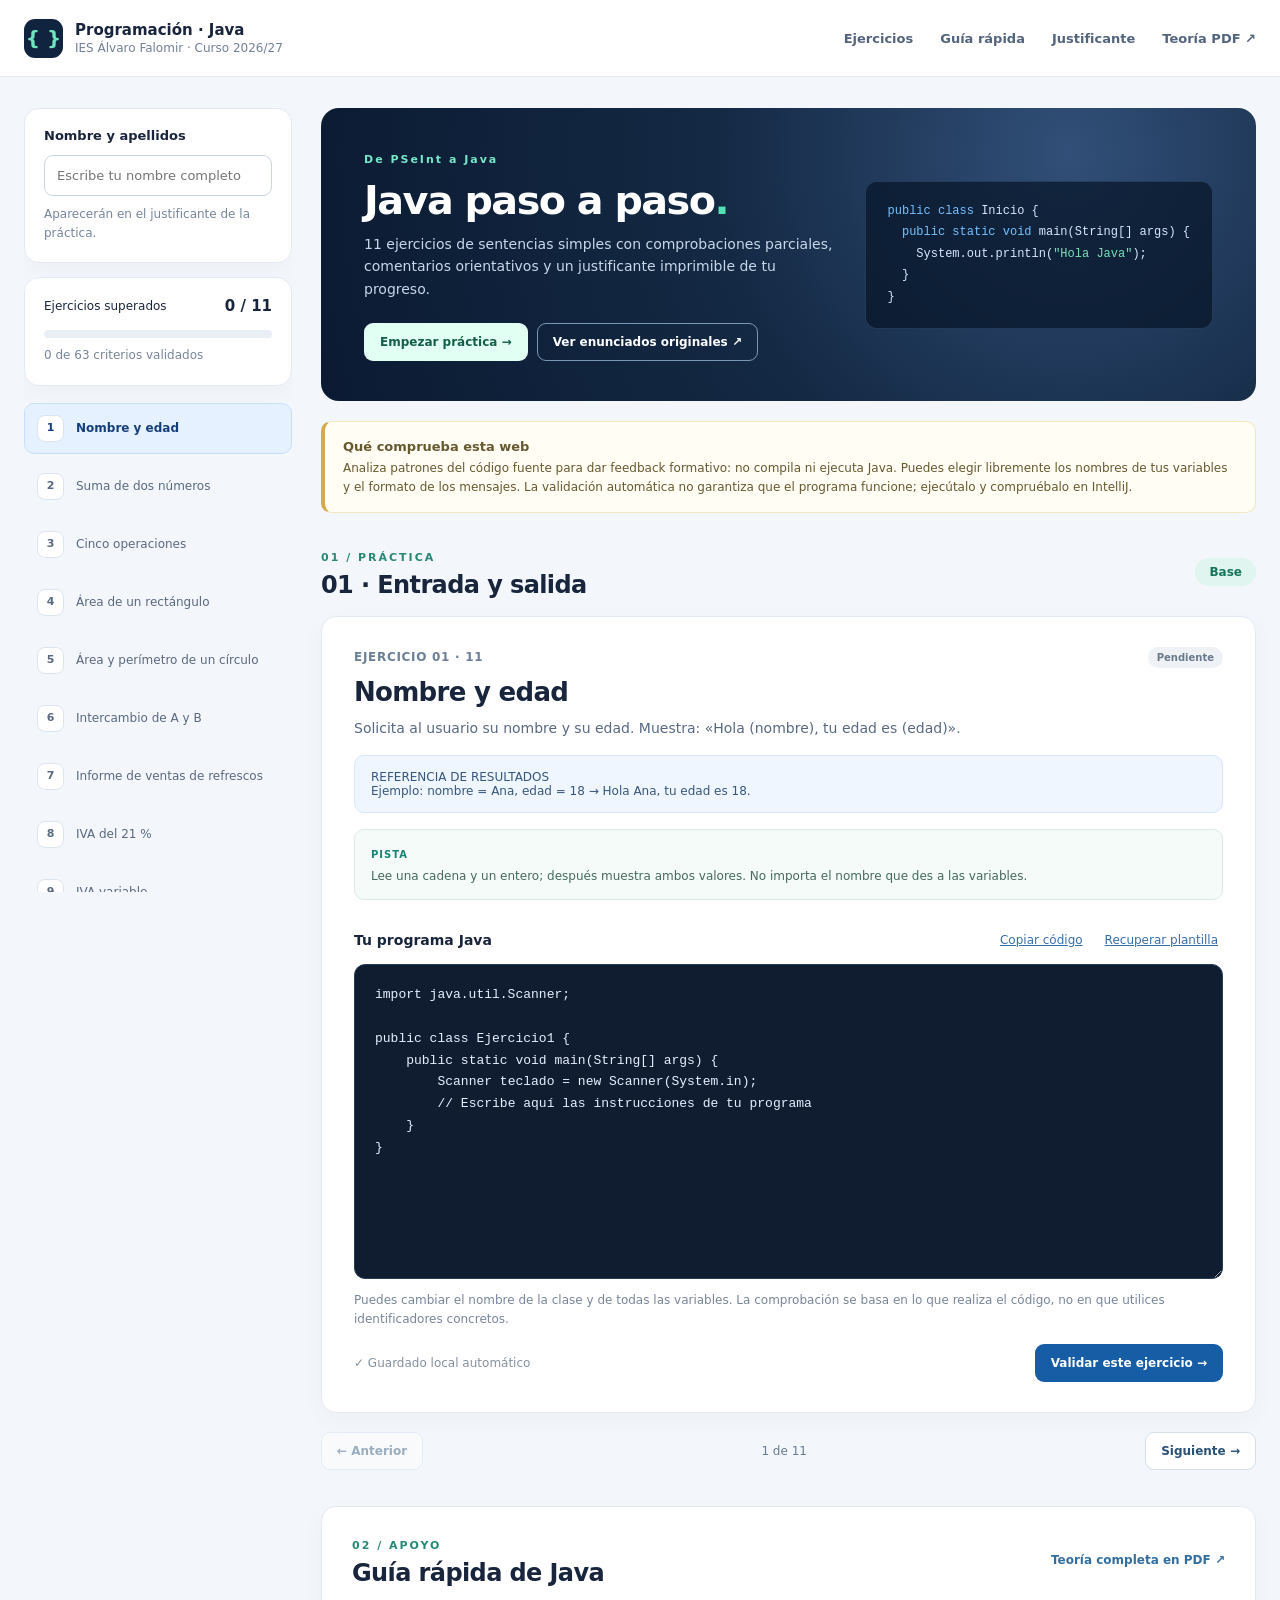
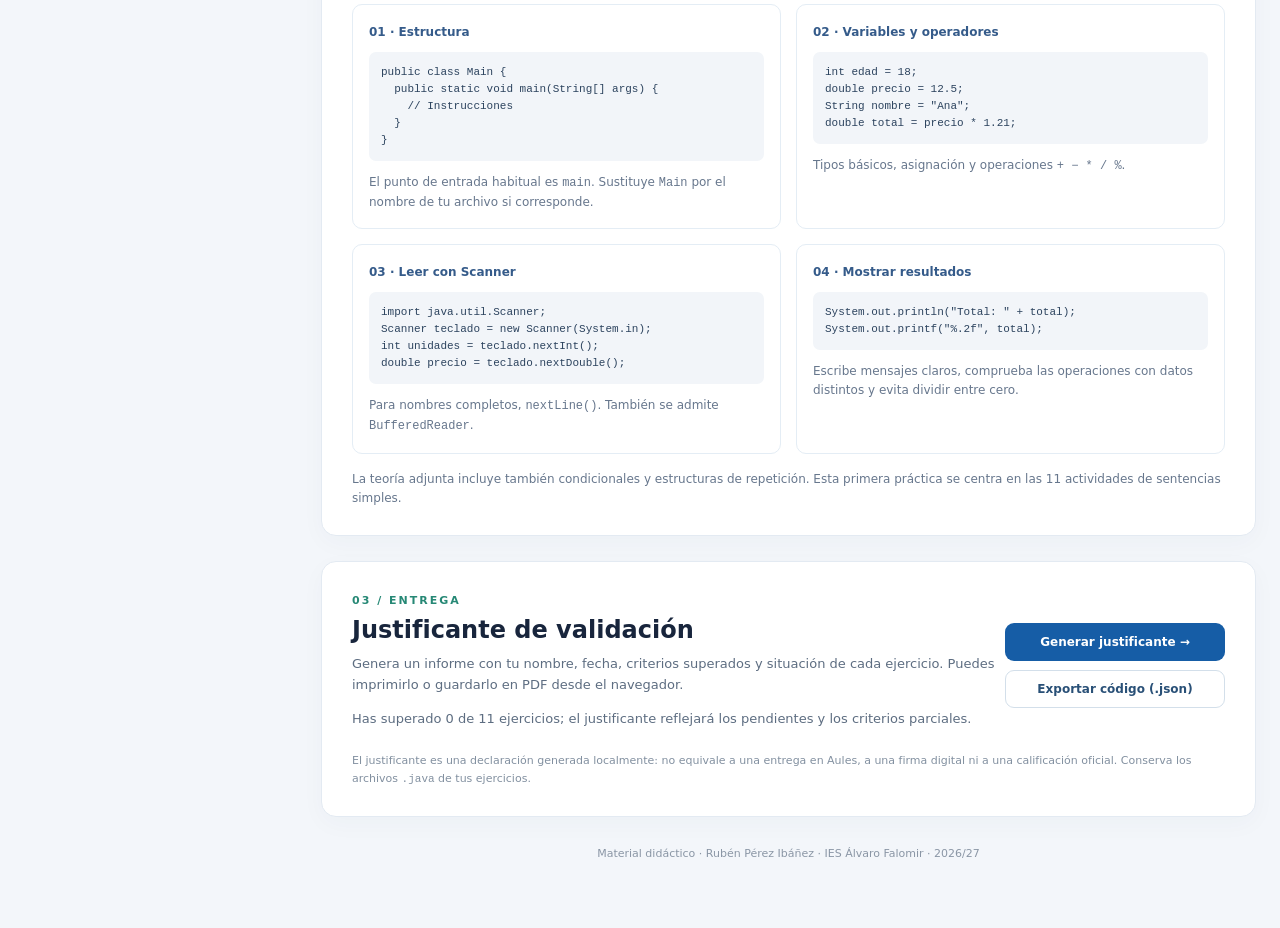
==== index.html @ 7116366d "Add files via upload" ====
<!doctype html>
<html lang="es">
<head>
  <meta charset="utf-8">
  <meta name="viewport" content="width=device-width, initial-scale=1">
  <meta name="theme-color" content="#111d34">
  <meta name="description" content="Práctica de Java: sentencias simples, autovalidación formativa y justificante imprimible.">
  <title>Java paso a paso · Programación · Rubén Pérez Ibáñez</title>
  <link rel="stylesheet" href="styles.css">
  <script defer src="validator.js"></script>
  <script defer src="app.js"></script>
</head>
<body>
  <header class="topbar">
    <a href="#inicio" class="brand"><span class="brand-mark">{ }</span><span><strong>Programación · Java</strong><small>IES Álvaro Falomir · Curso 2026/27</small></span></a>
    <nav class="toplinks" aria-label="Navegación principal"><a href="#ejercicios">Ejercicios</a><a href="#guia">Guía rápida</a><a href="#entrega">Justificante</a><a href="material/Teoria_Java_elementos_basicos.pdf" target="_blank" rel="noopener">Teoría PDF ↗</a></nav>
  </header>

  <main id="inicio" class="shell">
    <aside class="sidebar">
      <section class="panel student-panel"><label for="studentName">Nombre y apellidos</label><input type="text" id="studentName" maxlength="120" placeholder="Escribe tu nombre completo" autocomplete="name"><p class="muted">Aparecerán en el justificante de la práctica.</p></section>
      <section class="panel progress-panel"><div class="inline"><span>Ejercicios superados</span><strong id="progressTotal">0 / 11</strong></div><div class="track"><div id="progressBar"></div></div><p class="muted" id="progressDetail">0 criterios validados</p></section>
      <nav id="exerciseNav" class="exercise-nav" aria-label="Seleccionar ejercicio"></nav>
      <section class="panel side-info"><strong>Modalidad de trabajo</strong><p>Resuelve cada ejercicio en <b>IntelliJ IDEA</b> y pega tu código aquí para recibir orientaciones. Los resultados se conservan en este navegador.</p><button id="resetBtn" class="btn subtle danger" type="button">Borrar mi progreso</button></section>
    </aside>

    <div class="workspace">
      <section class="hero"><div><span class="eyebrow">De PSeInt a Java</span><h1>Java paso a paso<span class="dot">.</span></h1><p>11 ejercicios de sentencias simples con comprobaciones parciales, comentarios orientativos y un justificante imprimible de tu progreso.</p><div class="hero-actions"><a class="btn light" href="#ejercicios">Empezar práctica →</a><a class="btn outline-light" href="material/Ejercicios_Java_sentencias_simples.pdf" target="_blank" rel="noopener">Ver enunciados originales ↗</a></div></div><pre aria-hidden="true"><span>public class</span> Inicio {
  <span>public static void</span> main(String[] args) {
    System.out.println(<em>"Hola Java"</em>);
  }
}</pre></section>
      <section class="notice" role="note"><strong>Qué comprueba esta web</strong><p>Analiza patrones del código fuente para dar feedback formativo: no compila ni ejecuta Java. Puedes elegir libremente los nombres de tus variables y el formato de los mensajes. La validación automática no garantiza que el programa funcione; ejecútalo y compruébalo en IntelliJ.</p></section>
      <section id="ejercicios" class="exercise-area"><div class="section-head"><div><span class="eyebrow dark">01 / PRÁCTICA</span><h2 id="exerciseHeading">Sentencias simples</h2></div><span id="levelBadge" class="badge">Base</span></div>
        <div class="exercise-card"><div class="number-row"><span id="exerciseNumber">Ejercicio 01 · 11</span><span id="exerciseState" class="pill">Pendiente</span></div><h3 id="exerciseTitle"></h3><p id="exerciseDesc" class="desc"></p><div id="exerciseData" class="data-box" hidden></div><div class="hint"><span>PISTA</span><p id="exerciseHint"></p></div>
          <div class="editor-head"><label for="codeEditor">Tu programa Java</label><div class="editor-actions"><button id="copyBtn" class="text-btn" type="button">Copiar código</button><button id="templateBtn" class="text-btn" type="button">Recuperar plantilla</button></div></div>
          <textarea id="codeEditor" spellcheck="false" autocapitalize="off" autocomplete="off" autocorrect="off" aria-describedby="editorHelp"></textarea><p id="editorHelp" class="muted editor-help">Puedes cambiar el nombre de la clase y de todas las variables. La comprobación se basa en lo que realiza el código, no en que utilices identificadores concretos.</p>
          <div class="editor-bottom"><span id="saveState" role="status">Guardado local automático</span><button id="validateBtn" class="btn primary" type="button">Validar este ejercicio →</button></div>
          <div id="feedback" class="feedback" aria-live="polite" hidden></div>
        </div>
        <div class="exercise-pagination"><button id="prevBtn" class="btn outline" type="button">← Anterior</button><span id="pagerText">1 de 11</span><button id="nextBtn" class="btn outline" type="button">Siguiente →</button></div>
      </section>

      <section id="guia" class="section-panel guide"><div class="section-head"><div><span class="eyebrow dark">02 / APOYO</span><h2>Guía rápida de Java</h2></div><a href="material/Teoria_Java_elementos_basicos.pdf" target="_blank" rel="noopener" class="small-link">Teoría completa en PDF ↗</a></div><div class="guide-grid"><article><b>01 · Estructura</b><pre>public class Main {
  public static void main(String[] args) {
    // Instrucciones
  }
}</pre><p>El punto de entrada habitual es <code>main</code>. Sustituye <code>Main</code> por el nombre de tu archivo si corresponde.</p></article><article><b>02 · Variables y operadores</b><pre>int edad = 18;
double precio = 12.5;
String nombre = "Ana";
double total = precio * 1.21;</pre><p>Tipos básicos, asignación y operaciones <code>+ − * / %</code>.</p></article><article><b>03 · Leer con Scanner</b><pre>import java.util.Scanner;
Scanner teclado = new Scanner(System.in);
int unidades = teclado.nextInt();
double precio = teclado.nextDouble();</pre><p>Para nombres completos, <code>nextLine()</code>. También se admite <code>BufferedReader</code>.</p></article><article><b>04 · Mostrar resultados</b><pre>System.out.println("Total: " + total);
System.out.printf("%.2f", total);</pre><p>Escribe mensajes claros, comprueba las operaciones con datos distintos y evita dividir entre cero.</p></article></div><p class="guide-foot">La teoría adjunta incluye también condicionales y estructuras de repetición. Esta primera práctica se centra en las 11 actividades de sentencias simples.</p></section>
      <section id="entrega" class="finish section-panel"><div><span class="eyebrow dark">03 / ENTREGA</span><h2>Justificante de validación</h2><p>Genera un informe con tu nombre, fecha, criterios superados y situación de cada ejercicio. Puedes imprimirlo o guardarlo en PDF desde el navegador.</p><p id="finishStatus" class="muted"></p></div><div class="finish-actions"><button class="btn primary" type="button" id="receiptBtn">Generar justificante →</button><button class="btn outline" type="button" id="exportBtn">Exportar código (.json)</button></div><p class="legal">El justificante es una declaración generada localmente: no equivale a una entrega en Aules, a una firma digital ni a una calificación oficial. Conserva los archivos <code>.java</code> de tus ejercicios.</p></section>
      <footer class="footer">Material didáctico · Rubén Pérez Ibáñez · IES Álvaro Falomir · 2026/27</footer>
    </div>
  </main>

  <div id="receiptModal" class="modal" hidden><div class="backdrop" data-close></div><section class="modal-dialog" role="dialog" aria-modal="true" aria-labelledby="receiptTitle"><div class="modal-toolbar"><strong>Vista previa del justificante</strong><div><button id="printBtn" class="btn primary" type="button">Imprimir / Guardar PDF</button><button id="downloadBtn" class="btn outline" type="button">Descargar HTML</button><button class="btn subtle" type="button" data-close aria-label="Cerrar">Cerrar ×</button></div></div><article id="receiptDocument" class="receipt-document"></article></section></div>
</body>
</html>
---- styles.css ----
:root{font-family:Inter,ui-sans-serif,system-ui,-apple-system,BlinkMacSystemFont,"Segoe UI",sans-serif;color:#18253c;background:#f3f6fa;font-synthesis:none;scroll-behavior:smooth}*{box-sizing:border-box}body{margin:0}button,input,textarea{font:inherit}button{cursor:pointer}a{color:inherit;text-decoration:none}a:focus-visible,button:focus-visible,textarea:focus-visible,input:focus-visible{outline:3px solid #68a6ff;outline-offset:2px}h1,h2,h3,p{margin-top:0}p{line-height:1.6}.topbar{height:77px;background:#fff;border-bottom:1px solid #e4e9f0;display:flex;justify-content:space-between;align-items:center;padding:0 max(24px,calc((100vw - 1430px)/2));gap:24px;position:sticky;top:0;z-index:5}.brand{display:flex;align-items:center;gap:12px;white-space:nowrap}.brand-mark{width:39px;height:39px;border-radius:11px;background:#11243f;color:#70e4bd;display:grid;place-items:center;font-weight:800;font-size:20px}.brand strong,.brand small{display:block}.brand strong{font-size:15px}.brand small{color:#728096;margin-top:2px;font-size:12px}.toplinks{display:flex;align-items:center;gap:27px;color:#53647e;font-size:13px;font-weight:650}.toplinks a:hover,.small-link:hover{text-decoration:underline}.shell{max-width:1430px;margin:0 auto;padding:31px 24px 72px;display:grid;grid-template-columns:268px minmax(0,1fr);align-items:start;gap:29px}.sidebar{position:sticky;top:108px;max-height:calc(100vh - 116px);overflow:auto;scrollbar-width:thin}.panel,.exercise-card,.section-panel{border:1px solid #e3eaf2;background:#fff;border-radius:15px;box-shadow:0 7px 25px #20385708}.panel{padding:19px;margin-bottom:14px}.panel label{font-size:13px;font-weight:800;display:block;margin-bottom:12px}.panel input{border:1px solid #cad5e2;border-radius:9px;width:100%;padding:12px;font-size:13px}.muted{color:#77869a;font-size:12px;line-height:1.6}.student-panel .muted{margin:9px 0 0}.inline,.number-row,.editor-head,.editor-bottom,.exercise-pagination,.section-head{display:flex;justify-content:space-between;align-items:center;gap:13px}.inline{font-size:12px}.inline strong{font-size:15px}.track{height:8px;border-radius:10px;background:#e9eff5;overflow:hidden;margin:15px 0 8px}.track>div{height:100%;width:0;background:linear-gradient(90deg,#10af92,#45d2a0);transition:width .25s}.progress-panel p{margin:0}.exercise-nav{display:grid;gap:7px;margin:17px 0}.nav-item{width:100%;border:1px solid transparent;background:transparent;text-align:left;display:flex;align-items:center;gap:12px;border-radius:10px;padding:11px 12px;color:#5a6980;font-size:12px;line-height:1.35}.nav-item:hover{background:#eaf0f8}.nav-item.active{background:#e5f1ff;border-color:#c4dfff;color:#153e7a;font-weight:750}.nav-id{width:27px;height:27px;background:#fff;border:1px solid #dce4ef;border-radius:8px;display:grid;place-items:center;flex:none;font-size:11px;font-weight:700}.nav-item.done .nav-id{background:#d9f8ec;border-color:#b1ebd6;color:#087b57}.nav-item.partial .nav-id{background:#fff5d9;border-color:#f8e6ae;color:#95690b}.side-info strong{font-size:13px}.side-info p{font-size:12px;color:#627186;margin:9px 0 12px}.side-info button{width:100%;justify-content:center}.workspace{min-width:0}.hero{border-radius:18px;background:radial-gradient(circle at 80% 15%,#314f78 0,#142944 45%,#0b1a32 100%);color:white;display:flex;gap:25px;align-items:center;justify-content:space-between;padding:40px 43px;min-height:265px;overflow:hidden}.eyebrow{font-size:11px;letter-spacing:2px;font-weight:800;color:#76e8c7}.eyebrow.dark{color:#268875}.hero h1{font-size:clamp(31px,3.1vw,45px);margin:10px 0;font-weight:850;letter-spacing:-1.5px}.dot{color:#50e1b5}.hero p{color:#c8d8ea;max-width:590px;margin-bottom:23px;font-size:14px}.hero pre{color:#d6e8ff;background:#071427b3;padding:19px 22px;border:1px solid #52729b55;border-radius:12px;font:12px/1.8 ui-monospace,SFMono-Regular,Menlo,monospace;white-space:pre;flex:none}.hero pre span{color:#77c1ff}.hero pre em{color:#77e1bc;font-style:normal}.hero-actions{display:flex;gap:9px;flex-wrap:wrap}.btn{border:1px solid transparent;border-radius:9px;padding:10px 15px;font-size:12px;font-weight:750;display:inline-flex;align-items:center;justify-content:center;gap:5px;min-height:38px;transition:transform .12s,filter .12s}.btn:hover{filter:brightness(.96);transform:translateY(-1px)}.btn:disabled{opacity:.44;cursor:not-allowed;transform:none}.btn.primary{background:#165da6;color:white}.btn.light{background:#e2fff3;color:#115e49}.btn.outline-light{background:transparent;border-color:#7b97b6;color:#fff}.btn.outline{background:#fff;border-color:#d3dfea;color:#295077}.btn.subtle{background:#f3f6fa;color:#42566c}.btn.danger{color:#b64248}.notice{background:#fffdf4;border:1px solid #f3e7c1;border-left:4px solid #d7a84c;border-radius:10px;margin:20px 0 33px;padding:14px 18px;color:#67582e}.notice strong{font-size:13px}.notice p{margin:4px 0 0;font-size:12px}.section-head{margin:0 0 17px}.section-head h2{font-size:24px;letter-spacing:-.6px;margin:6px 0 0}.badge{background:#e0f5ef;color:#16745b;border-radius:30px;padding:7px 14px;font-size:12px;font-weight:750}.exercise-card{padding:30px 32px}.number-row{margin-bottom:9px;font-size:12px;letter-spacing:.7px;color:#6b7f96;font-weight:800;text-transform:uppercase}.pill{border-radius:30px;background:#eef2f6;color:#69798b;padding:5px 9px;font-size:10px;text-transform:none;letter-spacing:0}.pill.ok{color:#137756;background:#ddf8ed}.pill.partial{color:#92660b;background:#fff3d5}.exercise-card h3{font-size:26px;margin:8px 0 10px;letter-spacing:-.7px}.exercise-card .desc{font-size:14px;white-space:pre-line;color:#576982}.data-box{background:#f0f6ff;border:1px solid #d7e7fc;border-radius:10px;padding:14px 16px;white-space:pre-line;font-size:12px;color:#36577d;margin:16px 0}.hint{border:1px solid #dbebe8;background:#f5fbf9;border-radius:10px;padding:13px 16px;margin:15px 0 28px}.hint span{font-size:10px;letter-spacing:1px;color:#158471;font-weight:850}.hint p{margin:5px 0 0;color:#45695e;font-size:12px}.editor-head{margin-bottom:12px}.editor-head label{font-size:14px;font-weight:800}.editor-actions{display:flex;gap:12px}.text-btn{border:0;background:none;color:#376eaa;font-size:12px;padding:5px;text-decoration:underline}.text-btn:hover{color:#0b477d}textarea{background:#101d31;color:#e6f0ff;width:100%;height:315px;padding:19px 20px;border:1px solid #263e59;border-radius:11px;resize:vertical;tab-size:4;font:13px/1.68 ui-monospace,SFMono-Regular,Consolas,monospace}.editor-help{margin:8px 0 14px}.editor-bottom{flex-wrap:wrap}.editor-bottom span{font-size:12px;color:#8491a0}.feedback{margin-top:22px;border:1px solid #d8e2eb;background:#f6f8fb;border-radius:12px;padding:20px}.feedback.success{border-color:#b9e8d0;background:#f1fcf6}.feedback.partial{border-color:#f2dfb2;background:#fffaf0}.feedback h4{margin:0 0 7px;font-size:14px}.feedback .feedback-summary{margin:0 0 12px;font-size:12px;color:#556984}.check-list{display:grid;gap:7px}.check-row{display:flex;gap:9px;font-size:12px;line-height:1.5;align-items:baseline}.check-row .check-sign{font-weight:900;color:#b47b12;min-width:16px}.check-row.passed .check-sign{color:#0f9266}.check-row.pending{color:#7b6d55}.exercise-pagination{margin:19px 0 36px}.exercise-pagination span{color:#687c95;font-size:12px}.section-panel{padding:27px 30px;margin-top:25px}.guide-grid{display:grid;grid-template-columns:1fr 1fr;gap:15px}.guide-grid article{border:1px solid #e4edf5;border-radius:10px;padding:16px;min-width:0}.guide-grid b{color:#355b8a;font-size:12px}.guide-grid pre{font:11px/1.55 ui-monospace,Consolas,monospace;white-space:pre-wrap;background:#f2f5f9;color:#2c435e;padding:12px;border-radius:7px;overflow-x:auto;margin:12px 0}.guide-grid p,.guide-foot{font-size:12px;color:#67778d;margin:0}.guide-foot{margin-top:16px}.small-link{color:#336ea1;font-size:12px;font-weight:650}.finish{display:flex;align-items:center;flex-wrap:wrap;gap:10px;justify-content:space-between}.finish>div:first-child{flex:1 1 360px}.finish h2{margin:8px 0 10px}.finish p{font-size:13px;color:#5d6d81}.finish-actions{display:grid;gap:9px}.finish-actions .btn{width:220px}.finish .legal{width:100%;margin:0;font-size:11px;color:#8290a0}.footer{text-align:center;color:#8a96a5;font-size:11px;margin-top:30px}.modal[hidden]{display:none}.modal{position:fixed;inset:0;z-index:10;display:grid;place-items:center;padding:18px}.backdrop{position:absolute;inset:0;background:#0a1934b8}.modal-dialog{position:relative;z-index:1;width:min(940px,100%);max-height:95vh;overflow:auto;background:#edf2f8;border-radius:16px;padding:18px}.modal-toolbar{position:sticky;top:-18px;z-index:2;background:#edf2f8;padding:9px 2px 15px;display:flex;align-items:center;justify-content:space-between;gap:14px;flex-wrap:wrap}.modal-toolbar strong{font-size:13px}.modal-toolbar>div{display:flex;gap:7px;flex-wrap:wrap}.receipt-document{background:white;max-width:790px;margin:0 auto;padding:42px 45px;min-height:740px;box-shadow:0 6px 25px #25365017;color:#1b293d}.receipt-head{display:flex;gap:15px;align-items:center;border-bottom:2px solid #243d5b;padding-bottom:18px}.receipt-mark{width:46px;height:46px;display:grid;place-items:center;border-radius:12px;background:#e5f8ef;color:#147954;font-size:26px;font-weight:900}.receipt-head span{font-size:12px;color:#728096}.receipt-head h2{margin:4px 0 0;font-size:24px}.receipt-grid{display:grid;grid-template-columns:1fr 1fr;gap:12px;margin-top:19px}.receipt-grid div{border:1px solid #e8edf3;background:#f7f9fc;padding:11px 13px;border-radius:7px;min-width:0}.receipt-grid .wide{grid-column:1/-1}.receipt-grid span{display:block;color:#748299;font-size:10px;margin-bottom:4px}.receipt-grid strong{display:block;overflow-wrap:anywhere;font-size:12px}.receipt-document h3{font-size:15px;margin:23px 0 8px}.receipt-table{width:100%;border-collapse:collapse;font-size:11px}.receipt-table th{background:#f0f5fa;color:#607189;text-align:left}.receipt-table th,.receipt-table td{padding:9px 7px;border-bottom:1px solid #e1e8ef;vertical-align:top}.receipt-table .done{color:#117452;font-weight:800}.receipt-table .partial{color:#98711e;font-weight:800}.receipt-table .pending{color:#8c96a3}.receipt-note{font-size:10px;color:#7b899b;margin-top:20px}.receipt-code{font-family:ui-monospace,Consolas,monospace;letter-spacing:1px;font-size:12px}@media(max-width:1120px){.hero pre{display:none}.toplinks{gap:14px}}@media(max-width:800px){.topbar{position:static;height:auto;padding:13px 18px;align-items:flex-start;flex-wrap:wrap}.toplinks{flex-wrap:wrap;gap:12px}.shell{display:block;padding:17px 15px}.sidebar{position:static;max-height:none;display:grid;grid-template-columns:1fr 1fr;gap:8px;margin-bottom:15px}.sidebar .panel{margin:0}.exercise-nav{grid-column:1/-1;grid-template-columns:repeat(4,minmax(0,1fr));margin:0}.nav-item{font-size:0;justify-content:center;padding:6px}.nav-item .nav-id{font-size:12px}.side-info{grid-column:1/-1}.hero{min-height:auto;padding:26px}.exercise-card{padding:21px 16px}.section-panel{padding:22px 17px}.guide-grid{grid-template-columns:1fr}.receipt-document{padding:25px 18px}.receipt-grid{grid-template-columns:1fr}.receipt-grid .wide{grid-column:auto}}@media(max-width:420px){.sidebar{grid-template-columns:1fr}.hero h1{font-size:32px}.editor-head{align-items:flex-start}.editor-actions{gap:3px}.modal{padding:0}.modal-dialog{height:100vh;max-height:100vh;border-radius:0}.receipt-table{font-size:9px}}
@media print{@page{size:A4;margin:13mm}body{background:#fff!important}.topbar,.shell,.modal-toolbar,.backdrop{display:none!important}.modal{display:block!important;position:static!important;padding:0!important}.modal[hidden]{display:none!important}.modal-dialog{display:block!important;position:static!important;max-height:none!important;overflow:visible!important;width:100%!important;padding:0!important;background:#fff!important}.receipt-document{max-width:none!important;min-height:0!important;padding:0!important;box-shadow:none!important}.receipt-head{break-after:avoid}.receipt-grid div,.receipt-table tr{break-inside:avoid}.receipt-table th,.receipt-table td{padding:7px 6px}.receipt-note{margin-top:18px}}
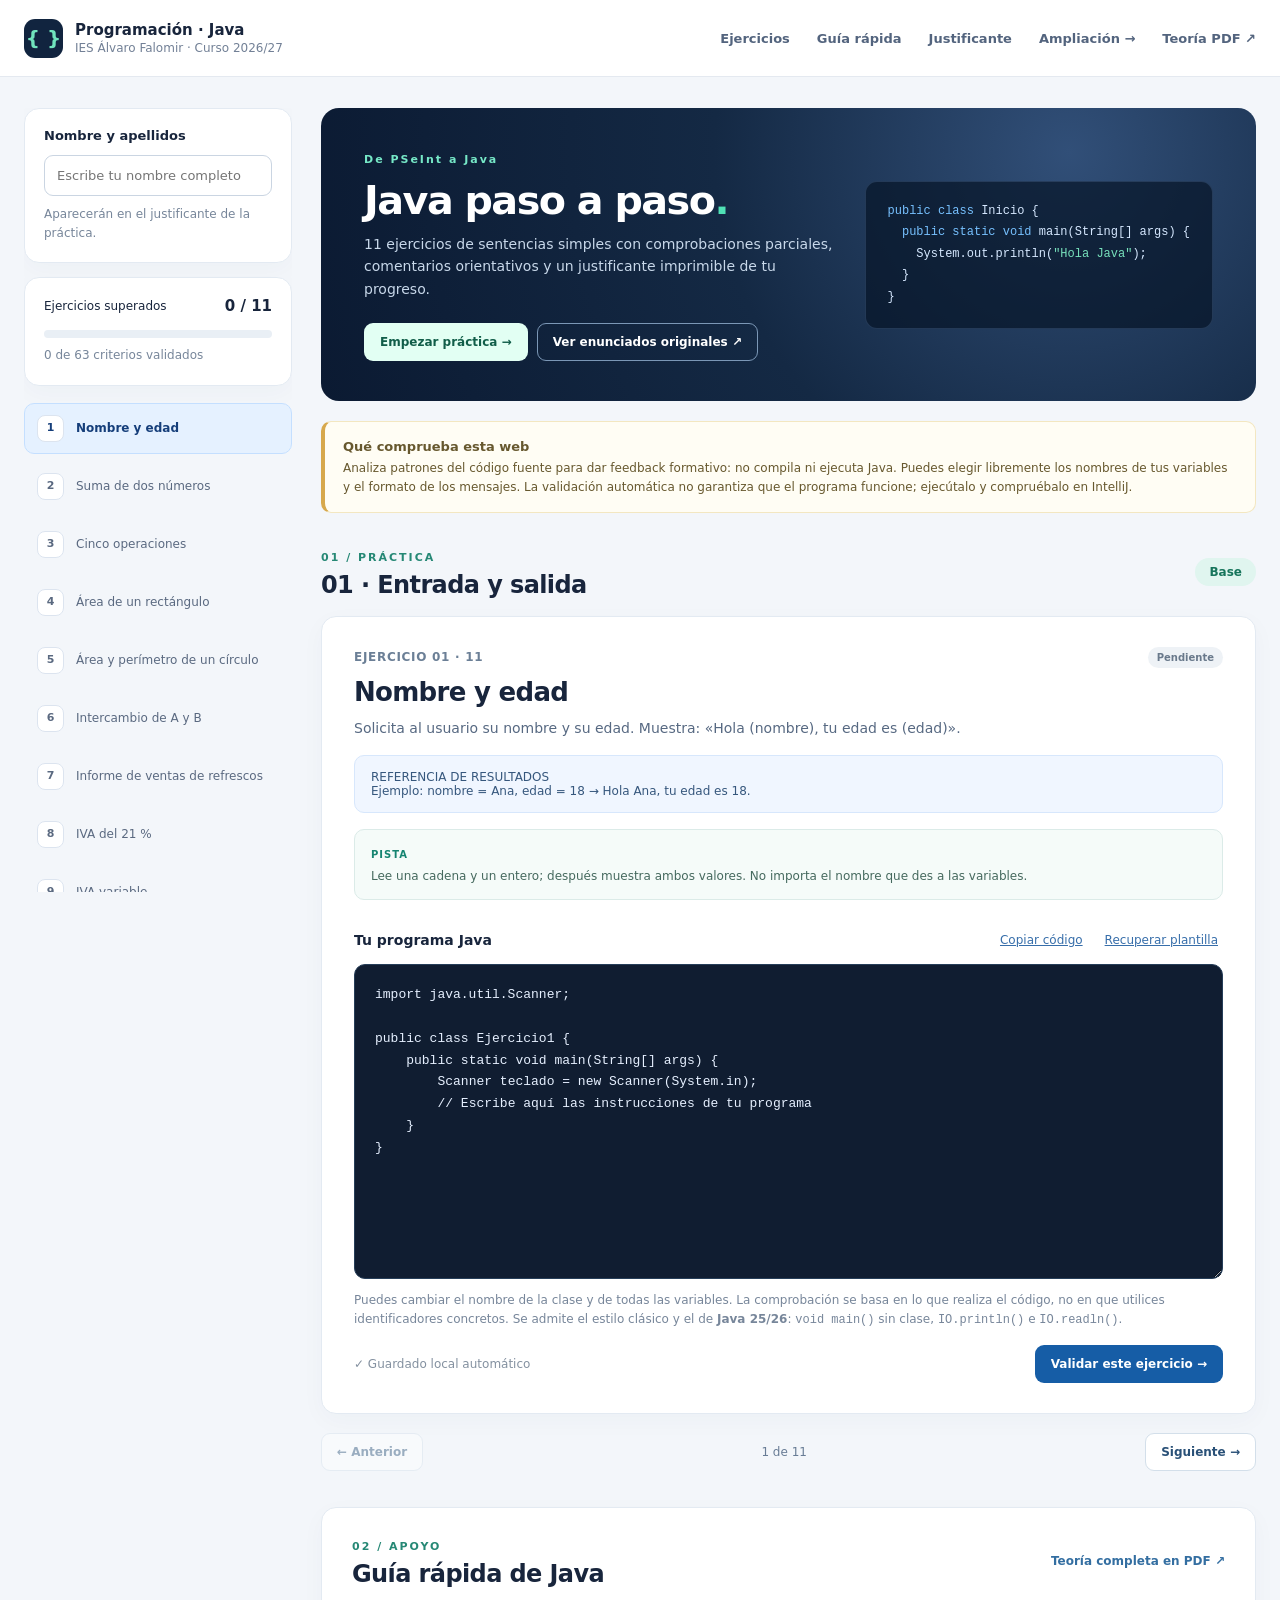
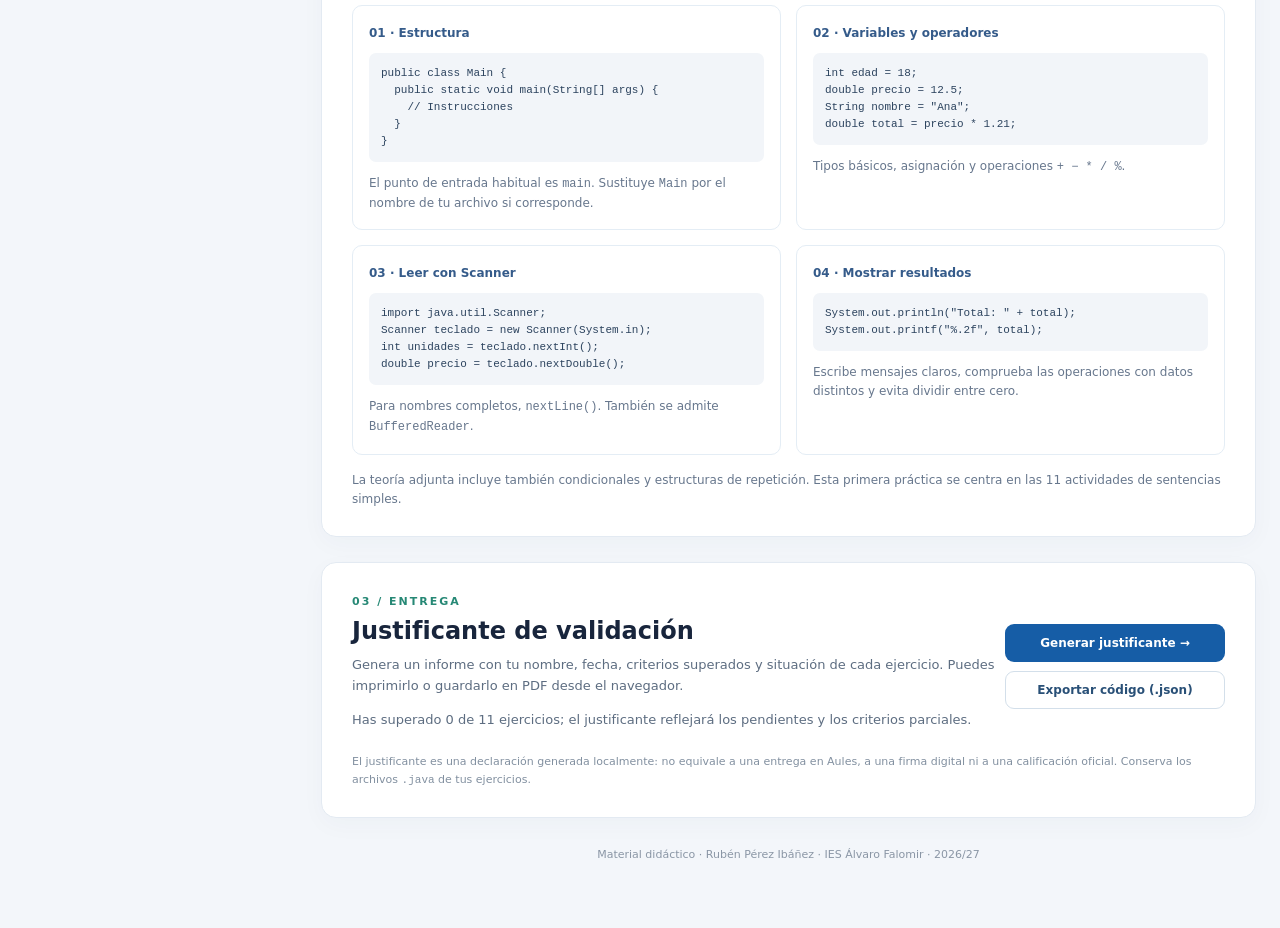
==== commit a1e1271c: "actualización amplaicion" ====
--- a/index.html
+++ b/index.html
@@ -13,7 +13,7 @@
 <body>
   <header class="topbar">
     <a href="#inicio" class="brand"><span class="brand-mark">{ }</span><span><strong>Programación · Java</strong><small>IES Álvaro Falomir · Curso 2026/27</small></span></a>
-    <nav class="toplinks" aria-label="Navegación principal"><a href="#ejercicios">Ejercicios</a><a href="#guia">Guía rápida</a><a href="#entrega">Justificante</a><a href="material/Teoria_Java_elementos_basicos.pdf" target="_blank" rel="noopener">Teoría PDF ↗</a></nav>
+    <nav class="toplinks" aria-label="Navegación principal"><a href="#ejercicios">Ejercicios</a><a href="#guia">Guía rápida</a><a href="#entrega">Justificante</a><a href="ampliacion.html">Ampliación →</a><a href="material/Teoria_Java_elementos_basicos.pdf" target="_blank" rel="noopener">Teoría PDF ↗</a></nav>
   </header>
 
   <main id="inicio" class="shell">
@@ -34,7 +34,7 @@
       <section id="ejercicios" class="exercise-area"><div class="section-head"><div><span class="eyebrow dark">01 / PRÁCTICA</span><h2 id="exerciseHeading">Sentencias simples</h2></div><span id="levelBadge" class="badge">Base</span></div>
         <div class="exercise-card"><div class="number-row"><span id="exerciseNumber">Ejercicio 01 · 11</span><span id="exerciseState" class="pill">Pendiente</span></div><h3 id="exerciseTitle"></h3><p id="exerciseDesc" class="desc"></p><div id="exerciseData" class="data-box" hidden></div><div class="hint"><span>PISTA</span><p id="exerciseHint"></p></div>
           <div class="editor-head"><label for="codeEditor">Tu programa Java</label><div class="editor-actions"><button id="copyBtn" class="text-btn" type="button">Copiar código</button><button id="templateBtn" class="text-btn" type="button">Recuperar plantilla</button></div></div>
-          <textarea id="codeEditor" spellcheck="false" autocapitalize="off" autocomplete="off" autocorrect="off" aria-describedby="editorHelp"></textarea><p id="editorHelp" class="muted editor-help">Puedes cambiar el nombre de la clase y de todas las variables. La comprobación se basa en lo que realiza el código, no en que utilices identificadores concretos.</p>
+          <textarea id="codeEditor" spellcheck="false" autocapitalize="off" autocomplete="off" autocorrect="off" aria-describedby="editorHelp"></textarea><p id="editorHelp" class="muted editor-help">Puedes cambiar el nombre de la clase y de todas las variables. La comprobación se basa en lo que realiza el código, no en que utilices identificadores concretos. Se admite el estilo clásico y el de <b>Java 25/26</b>: <code>void main()</code> sin clase, <code>IO.println()</code> e <code>IO.readln()</code>.</p>
           <div class="editor-bottom"><span id="saveState" role="status">Guardado local automático</span><button id="validateBtn" class="btn primary" type="button">Validar este ejercicio →</button></div>
           <div id="feedback" class="feedback" aria-live="polite" hidden></div>
         </div>
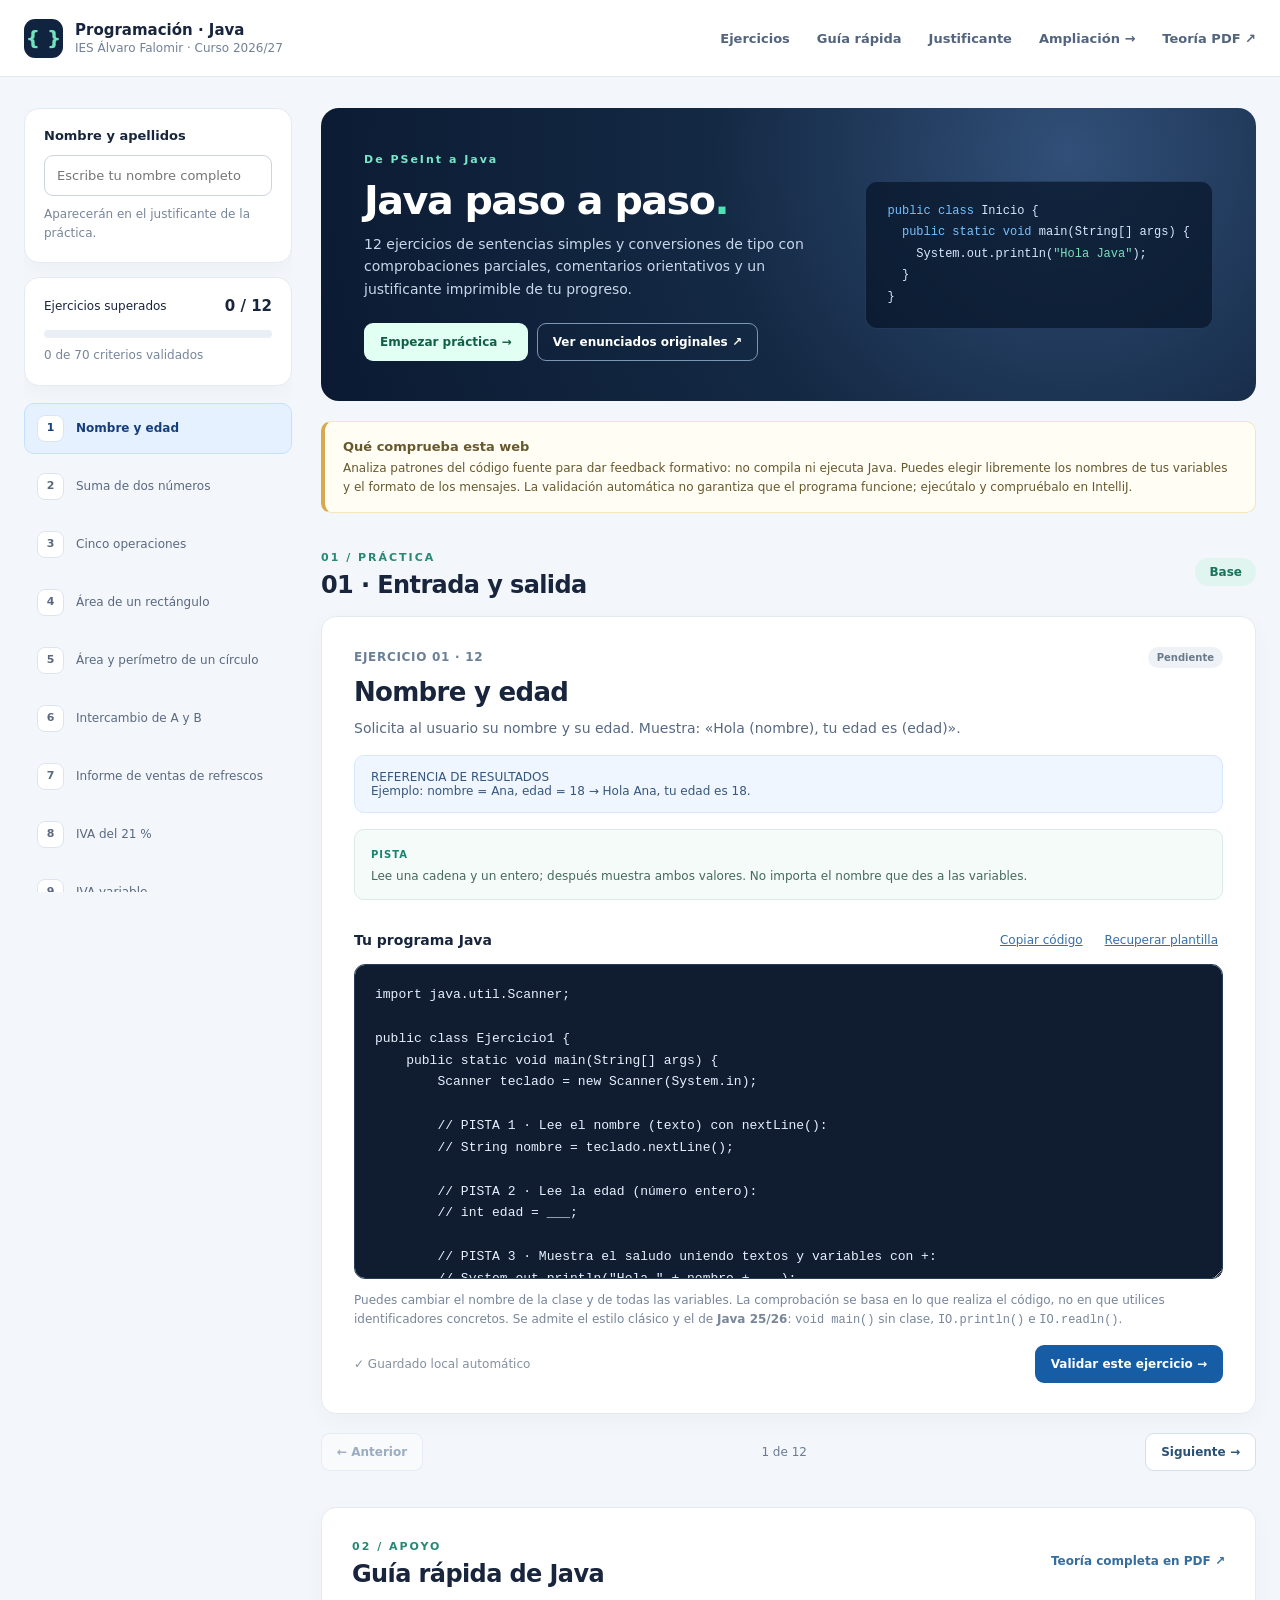
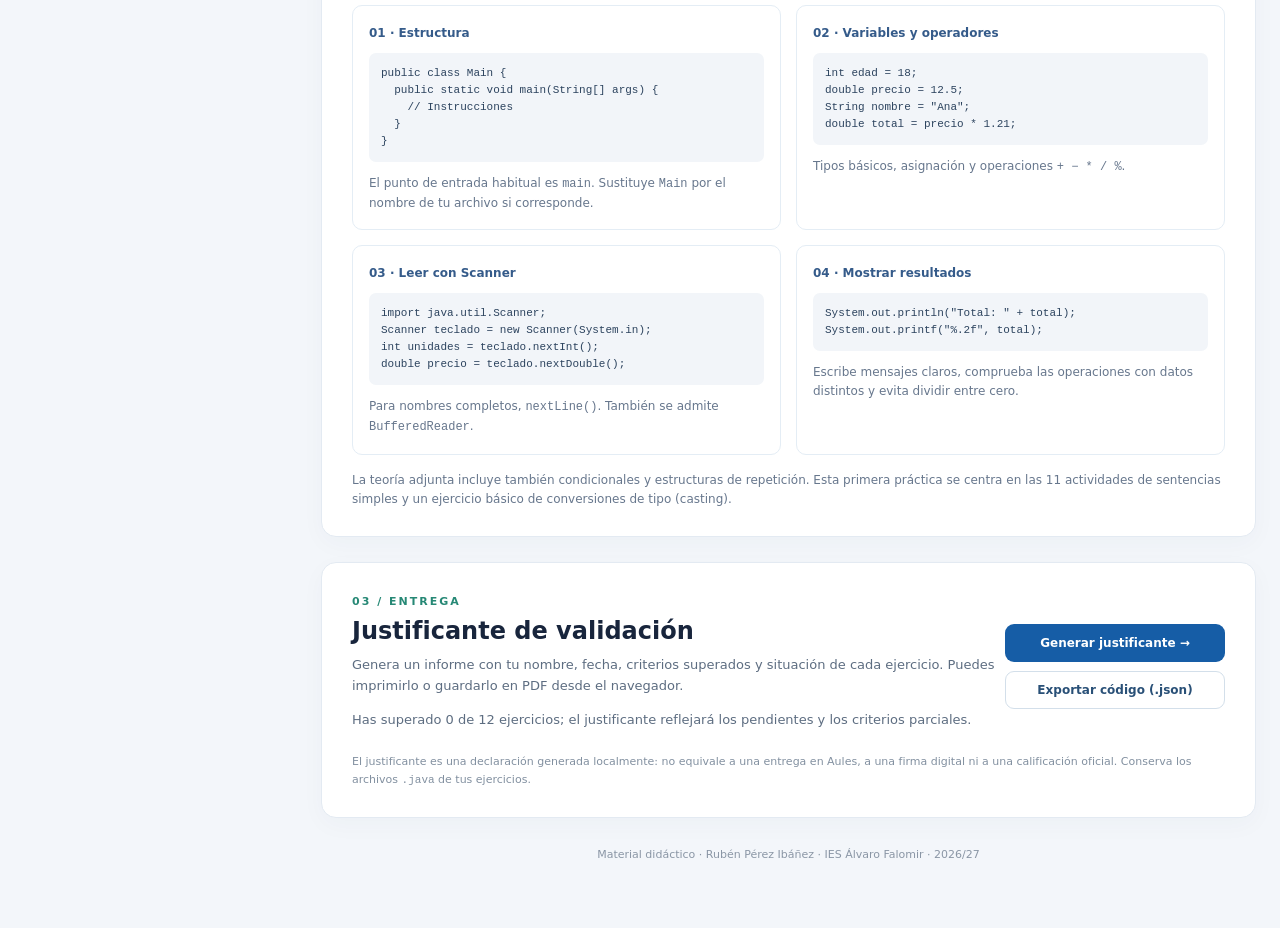
==== commit 007b5ae7: "UP2 · Ejercicio 12: conversiones de tipo (casting) int → double, double → int y double → String" ====
--- a/index.html
+++ b/index.html
@@ -19,26 +19,26 @@
   <main id="inicio" class="shell">
     <aside class="sidebar">
       <section class="panel student-panel"><label for="studentName">Nombre y apellidos</label><input type="text" id="studentName" maxlength="120" placeholder="Escribe tu nombre completo" autocomplete="name"><p class="muted">Aparecerán en el justificante de la práctica.</p></section>
-      <section class="panel progress-panel"><div class="inline"><span>Ejercicios superados</span><strong id="progressTotal">0 / 11</strong></div><div class="track"><div id="progressBar"></div></div><p class="muted" id="progressDetail">0 criterios validados</p></section>
+      <section class="panel progress-panel"><div class="inline"><span>Ejercicios superados</span><strong id="progressTotal">0 / 12</strong></div><div class="track"><div id="progressBar"></div></div><p class="muted" id="progressDetail">0 criterios validados</p></section>
       <nav id="exerciseNav" class="exercise-nav" aria-label="Seleccionar ejercicio"></nav>
       <section class="panel side-info"><strong>Modalidad de trabajo</strong><p>Resuelve cada ejercicio en <b>IntelliJ IDEA</b> y pega tu código aquí para recibir orientaciones. Los resultados se conservan en este navegador.</p><button id="resetBtn" class="btn subtle danger" type="button">Borrar mi progreso</button></section>
     </aside>
 
     <div class="workspace">
-      <section class="hero"><div><span class="eyebrow">De PSeInt a Java</span><h1>Java paso a paso<span class="dot">.</span></h1><p>11 ejercicios de sentencias simples con comprobaciones parciales, comentarios orientativos y un justificante imprimible de tu progreso.</p><div class="hero-actions"><a class="btn light" href="#ejercicios">Empezar práctica →</a><a class="btn outline-light" href="material/Ejercicios_Java_sentencias_simples.pdf" target="_blank" rel="noopener">Ver enunciados originales ↗</a></div></div><pre aria-hidden="true"><span>public class</span> Inicio {
+      <section class="hero"><div><span class="eyebrow">De PSeInt a Java</span><h1>Java paso a paso<span class="dot">.</span></h1><p>12 ejercicios de sentencias simples y conversiones de tipo con comprobaciones parciales, comentarios orientativos y un justificante imprimible de tu progreso.</p><div class="hero-actions"><a class="btn light" href="#ejercicios">Empezar práctica →</a><a class="btn outline-light" href="material/Ejercicios_Java_sentencias_simples.pdf" target="_blank" rel="noopener">Ver enunciados originales ↗</a></div></div><pre aria-hidden="true"><span>public class</span> Inicio {
   <span>public static void</span> main(String[] args) {
     System.out.println(<em>"Hola Java"</em>);
   }
 }</pre></section>
       <section class="notice" role="note"><strong>Qué comprueba esta web</strong><p>Analiza patrones del código fuente para dar feedback formativo: no compila ni ejecuta Java. Puedes elegir libremente los nombres de tus variables y el formato de los mensajes. La validación automática no garantiza que el programa funcione; ejecútalo y compruébalo en IntelliJ.</p></section>
       <section id="ejercicios" class="exercise-area"><div class="section-head"><div><span class="eyebrow dark">01 / PRÁCTICA</span><h2 id="exerciseHeading">Sentencias simples</h2></div><span id="levelBadge" class="badge">Base</span></div>
-        <div class="exercise-card"><div class="number-row"><span id="exerciseNumber">Ejercicio 01 · 11</span><span id="exerciseState" class="pill">Pendiente</span></div><h3 id="exerciseTitle"></h3><p id="exerciseDesc" class="desc"></p><div id="exerciseData" class="data-box" hidden></div><div class="hint"><span>PISTA</span><p id="exerciseHint"></p></div>
+        <div class="exercise-card"><div class="number-row"><span id="exerciseNumber">Ejercicio 01 · 12</span><span id="exerciseState" class="pill">Pendiente</span></div><h3 id="exerciseTitle"></h3><p id="exerciseDesc" class="desc"></p><div id="exerciseData" class="data-box" hidden></div><div class="hint"><span>PISTA</span><p id="exerciseHint"></p></div>
           <div class="editor-head"><label for="codeEditor">Tu programa Java</label><div class="editor-actions"><button id="copyBtn" class="text-btn" type="button">Copiar código</button><button id="templateBtn" class="text-btn" type="button">Recuperar plantilla</button></div></div>
           <textarea id="codeEditor" spellcheck="false" autocapitalize="off" autocomplete="off" autocorrect="off" aria-describedby="editorHelp"></textarea><p id="editorHelp" class="muted editor-help">Puedes cambiar el nombre de la clase y de todas las variables. La comprobación se basa en lo que realiza el código, no en que utilices identificadores concretos. Se admite el estilo clásico y el de <b>Java 25/26</b>: <code>void main()</code> sin clase, <code>IO.println()</code> e <code>IO.readln()</code>.</p>
           <div class="editor-bottom"><span id="saveState" role="status">Guardado local automático</span><button id="validateBtn" class="btn primary" type="button">Validar este ejercicio →</button></div>
           <div id="feedback" class="feedback" aria-live="polite" hidden></div>
         </div>
-        <div class="exercise-pagination"><button id="prevBtn" class="btn outline" type="button">← Anterior</button><span id="pagerText">1 de 11</span><button id="nextBtn" class="btn outline" type="button">Siguiente →</button></div>
+        <div class="exercise-pagination"><button id="prevBtn" class="btn outline" type="button">← Anterior</button><span id="pagerText">1 de 12</span><button id="nextBtn" class="btn outline" type="button">Siguiente →</button></div>
       </section>
 
       <section id="guia" class="section-panel guide"><div class="section-head"><div><span class="eyebrow dark">02 / APOYO</span><h2>Guía rápida de Java</h2></div><a href="material/Teoria_Java_elementos_basicos.pdf" target="_blank" rel="noopener" class="small-link">Teoría completa en PDF ↗</a></div><div class="guide-grid"><article><b>01 · Estructura</b><pre>public class Main {
@@ -52,7 +52,7 @@
 Scanner teclado = new Scanner(System.in);
 int unidades = teclado.nextInt();
 double precio = teclado.nextDouble();</pre><p>Para nombres completos, <code>nextLine()</code>. También se admite <code>BufferedReader</code>.</p></article><article><b>04 · Mostrar resultados</b><pre>System.out.println("Total: " + total);
-System.out.printf("%.2f", total);</pre><p>Escribe mensajes claros, comprueba las operaciones con datos distintos y evita dividir entre cero.</p></article></div><p class="guide-foot">La teoría adjunta incluye también condicionales y estructuras de repetición. Esta primera práctica se centra en las 11 actividades de sentencias simples.</p></section>
+System.out.printf("%.2f", total);</pre><p>Escribe mensajes claros, comprueba las operaciones con datos distintos y evita dividir entre cero.</p></article></div><p class="guide-foot">La teoría adjunta incluye también condicionales y estructuras de repetición. Esta primera práctica se centra en las 11 actividades de sentencias simples y un ejercicio básico de conversiones de tipo (casting).</p></section>
       <section id="entrega" class="finish section-panel"><div><span class="eyebrow dark">03 / ENTREGA</span><h2>Justificante de validación</h2><p>Genera un informe con tu nombre, fecha, criterios superados y situación de cada ejercicio. Puedes imprimirlo o guardarlo en PDF desde el navegador.</p><p id="finishStatus" class="muted"></p></div><div class="finish-actions"><button class="btn primary" type="button" id="receiptBtn">Generar justificante →</button><button class="btn outline" type="button" id="exportBtn">Exportar código (.json)</button></div><p class="legal">El justificante es una declaración generada localmente: no equivale a una entrega en Aules, a una firma digital ni a una calificación oficial. Conserva los archivos <code>.java</code> de tus ejercicios.</p></section>
       <footer class="footer">Material didáctico · Rubén Pérez Ibáñez · IES Álvaro Falomir · 2026/27</footer>
     </div>
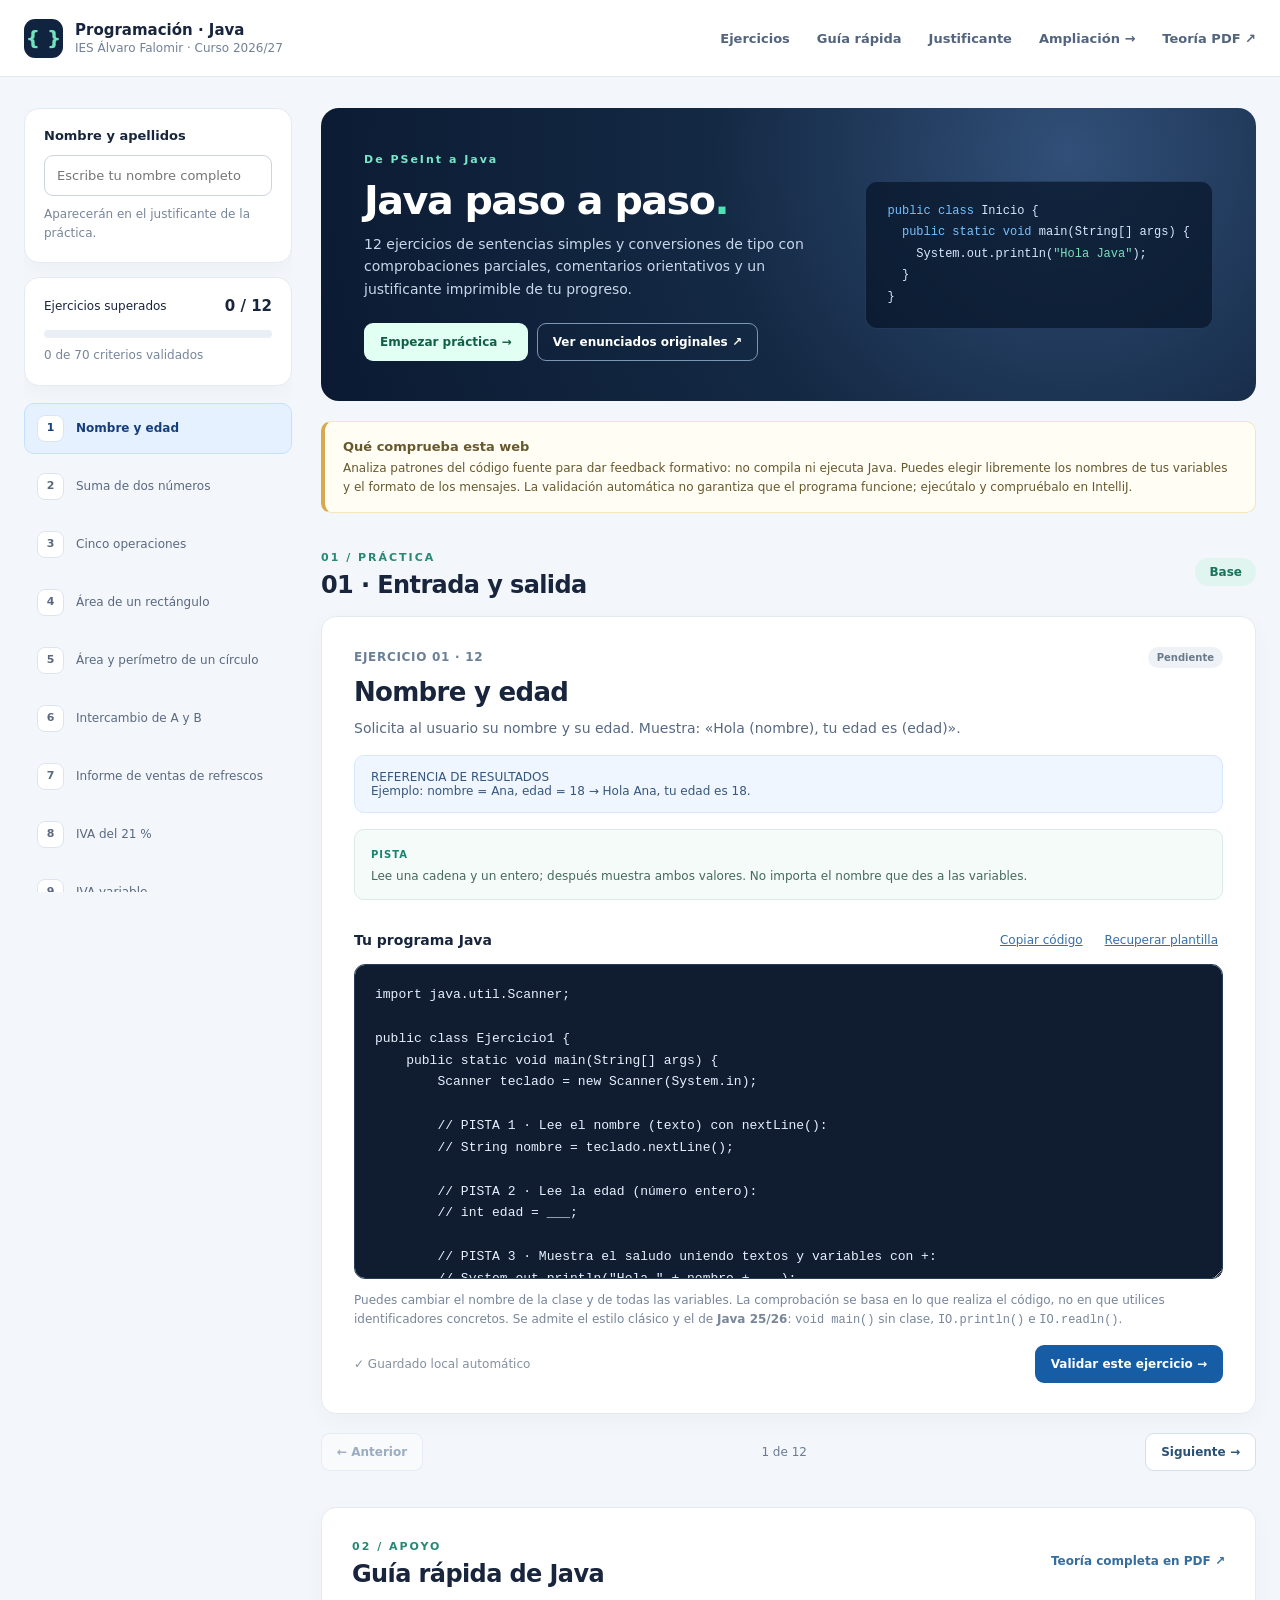
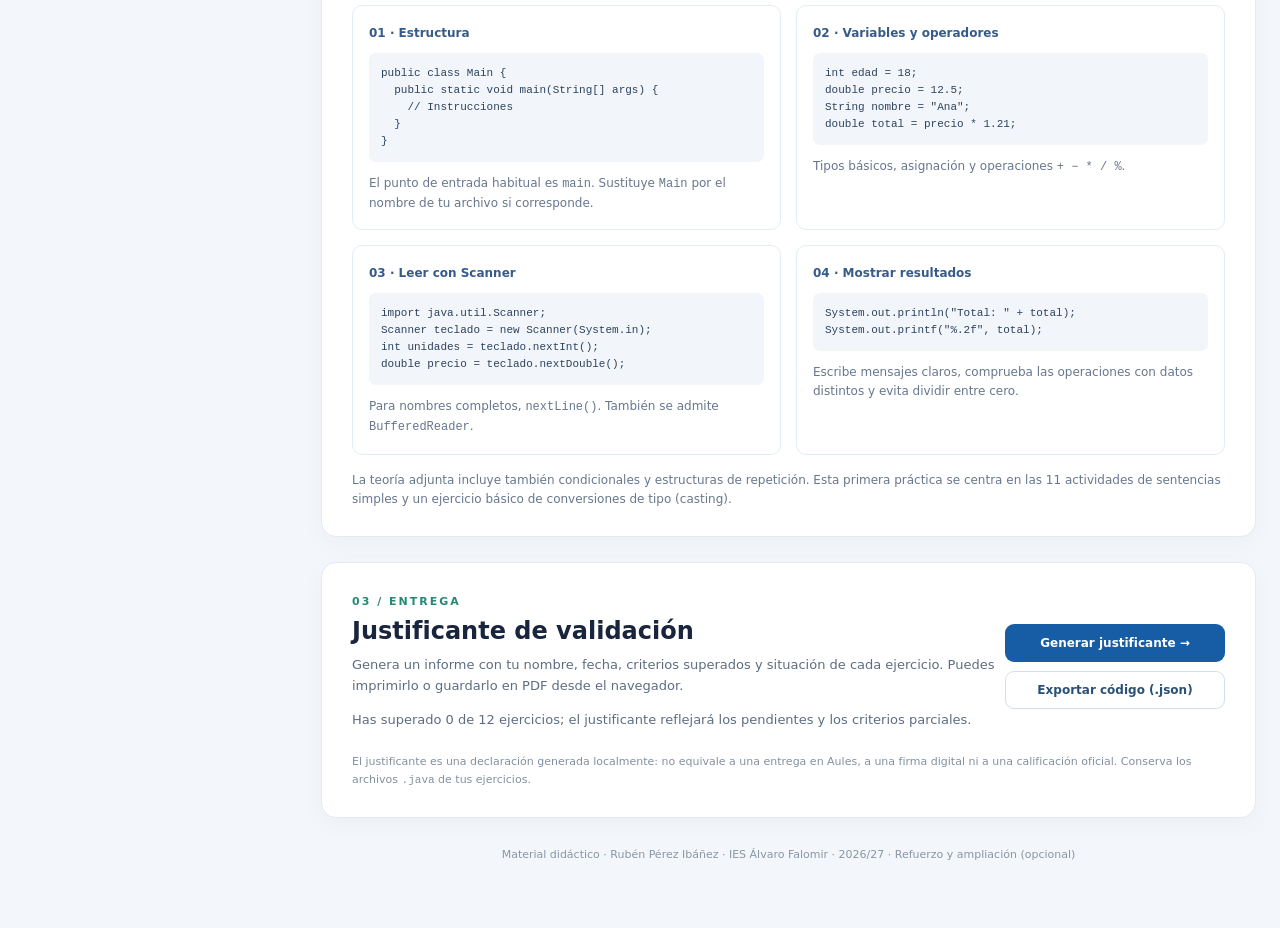
==== commit f25f33ad: "Añadir actividades opcionales de refuerzo y ampliación con validador propio" ====
--- a/index.html
+++ b/index.html
@@ -54,7 +54,7 @@
 double precio = teclado.nextDouble();</pre><p>Para nombres completos, <code>nextLine()</code>. También se admite <code>BufferedReader</code>.</p></article><article><b>04 · Mostrar resultados</b><pre>System.out.println("Total: " + total);
 System.out.printf("%.2f", total);</pre><p>Escribe mensajes claros, comprueba las operaciones con datos distintos y evita dividir entre cero.</p></article></div><p class="guide-foot">La teoría adjunta incluye también condicionales y estructuras de repetición. Esta primera práctica se centra en las 11 actividades de sentencias simples y un ejercicio básico de conversiones de tipo (casting).</p></section>
       <section id="entrega" class="finish section-panel"><div><span class="eyebrow dark">03 / ENTREGA</span><h2>Justificante de validación</h2><p>Genera un informe con tu nombre, fecha, criterios superados y situación de cada ejercicio. Puedes imprimirlo o guardarlo en PDF desde el navegador.</p><p id="finishStatus" class="muted"></p></div><div class="finish-actions"><button class="btn primary" type="button" id="receiptBtn">Generar justificante →</button><button class="btn outline" type="button" id="exportBtn">Exportar código (.json)</button></div><p class="legal">El justificante es una declaración generada localmente: no equivale a una entrega en Aules, a una firma digital ni a una calificación oficial. Conserva los archivos <code>.java</code> de tus ejercicios.</p></section>
-      <footer class="footer">Material didáctico · Rubén Pérez Ibáñez · IES Álvaro Falomir · 2026/27</footer>
+      <footer class="footer">Material didáctico · Rubén Pérez Ibáñez · IES Álvaro Falomir · 2026/27 · <a href="refuerzo-ampliacion.html">Refuerzo y ampliación (opcional)</a></footer>
     </div>
   </main>
 
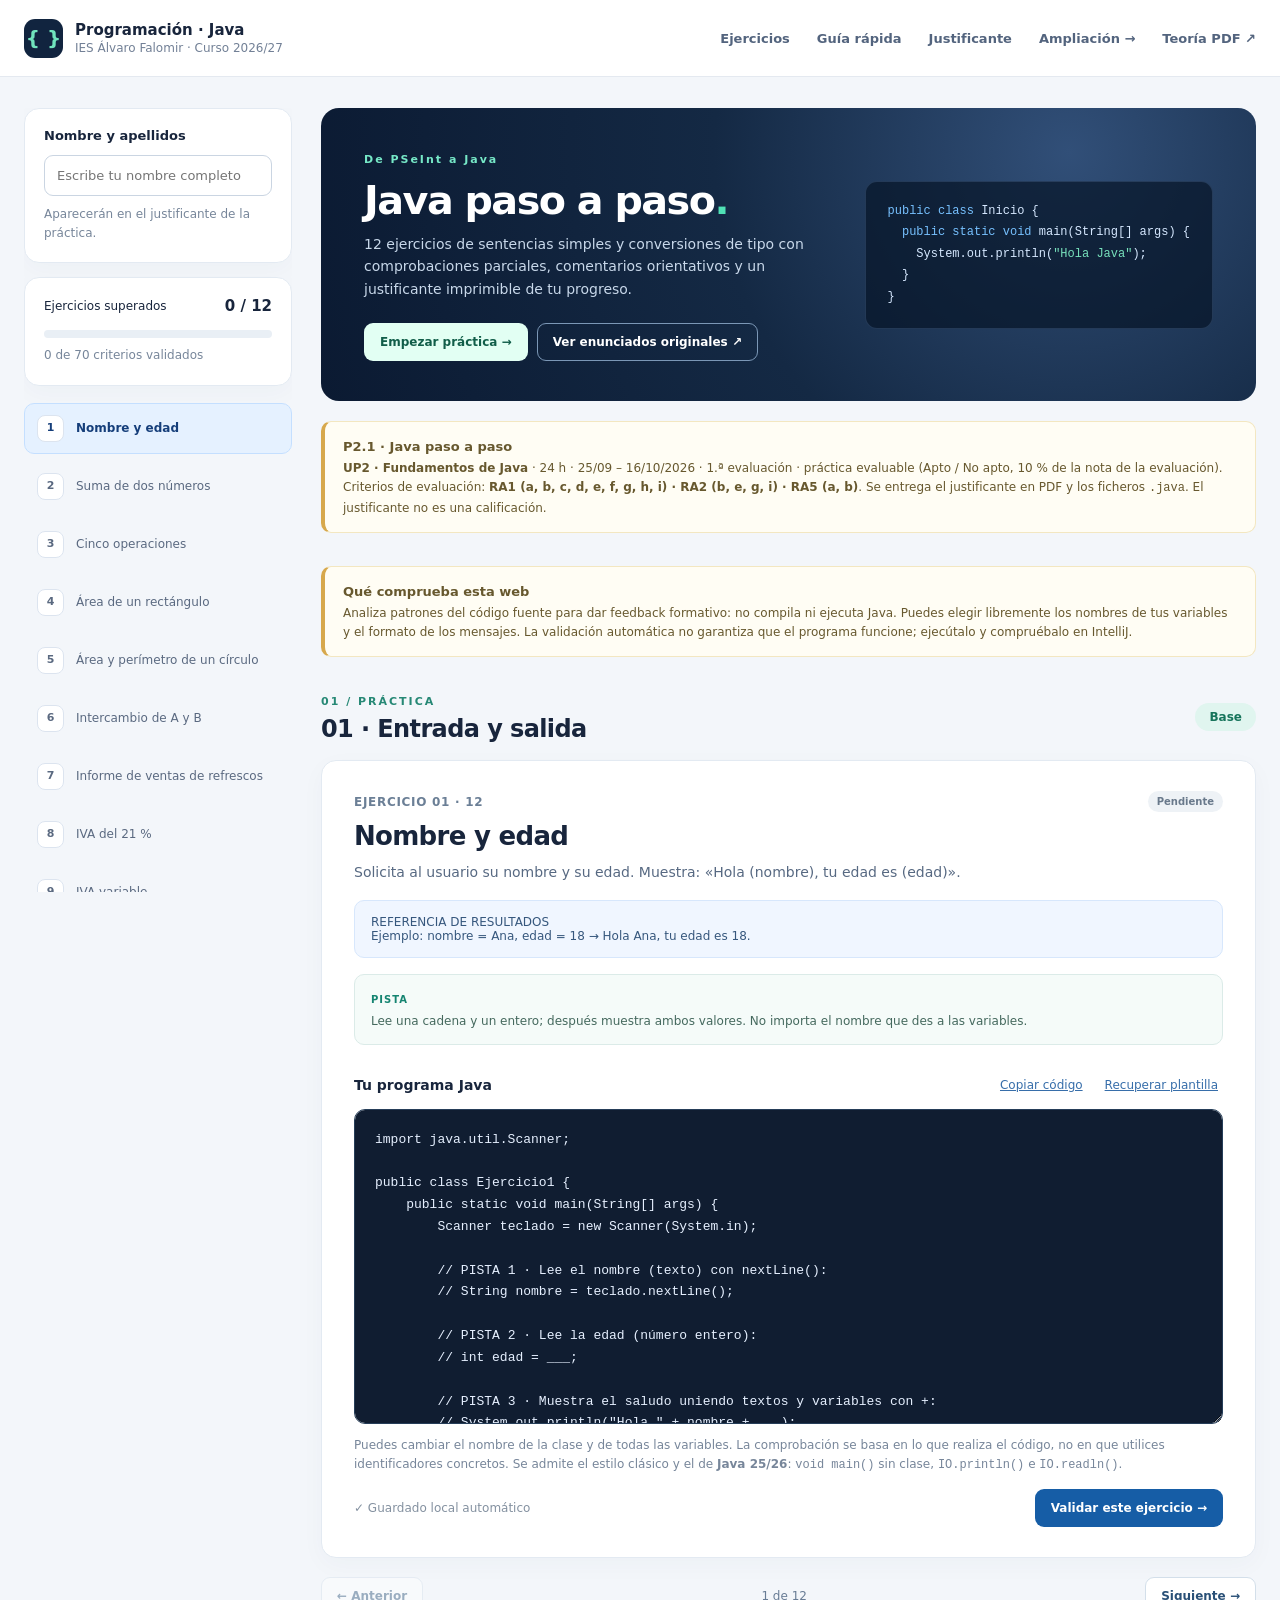
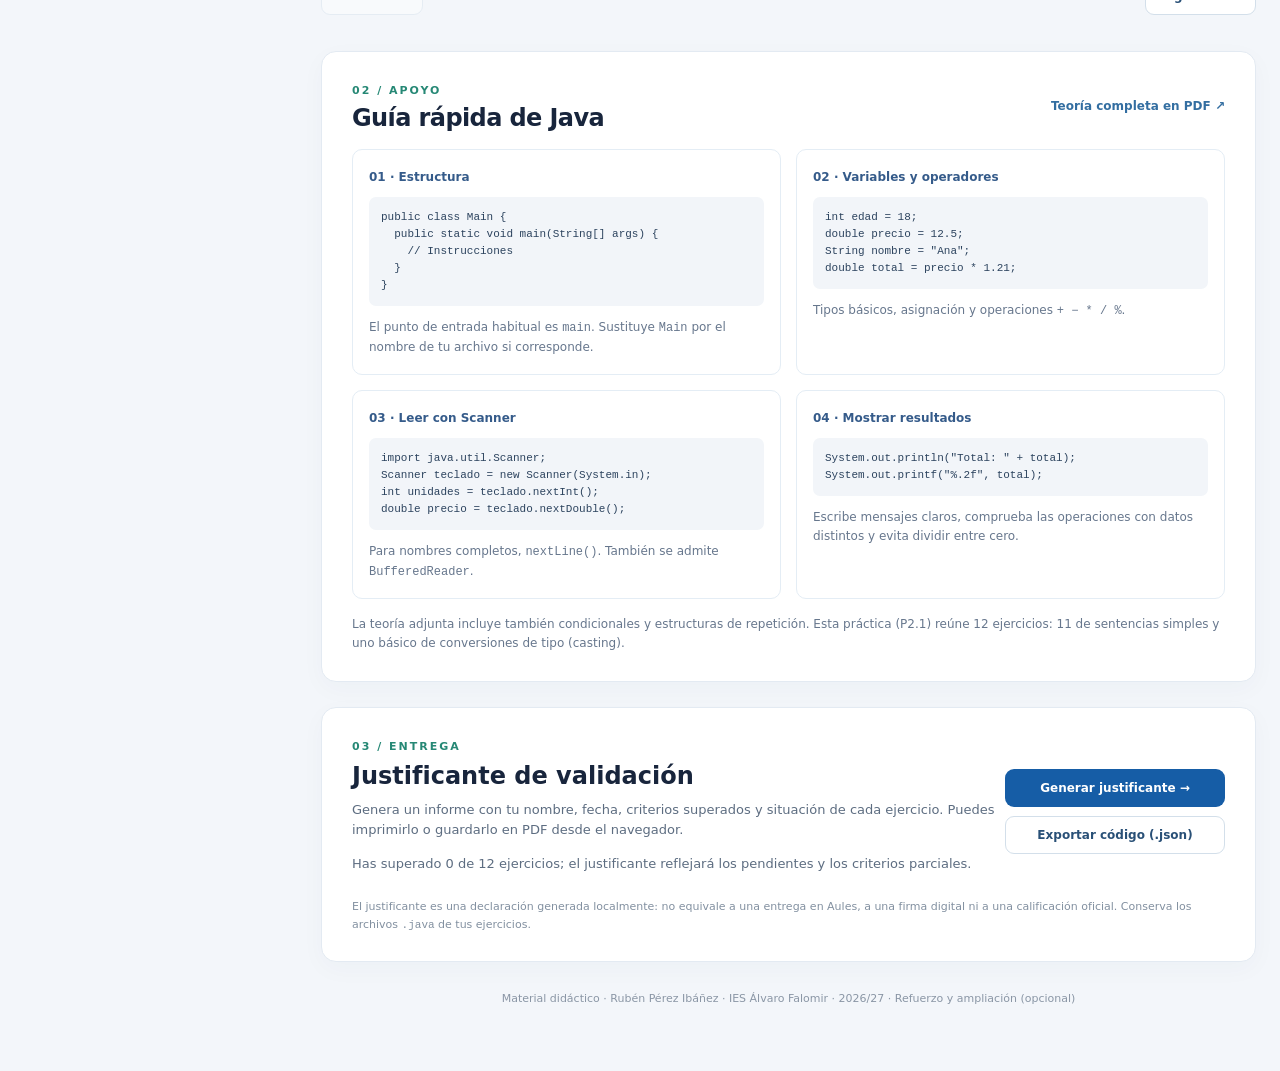
==== commit bc82efcc: "Documentación alineada con la programación didáctica 2026-27 (RA/CE, prácticas, calificación Apto/No" ====
--- a/index.html
+++ b/index.html
@@ -30,6 +30,7 @@
     System.out.println(<em>"Hola Java"</em>);
   }
 }</pre></section>
+      <section class="notice" role="note"><strong>P2.1 · Java paso a paso</strong><p><b>UP2 · Fundamentos de Java</b> · 24 h · 25/09 – 16/10/2026 · 1.ª evaluación · práctica evaluable (Apto / No apto, 10 % de la nota de la evaluación). Criterios de evaluación: <b>RA1 (a, b, c, d, e, f, g, h, i) · RA2 (b, e, g, i) · RA5 (a, b)</b>. Se entrega el justificante en PDF y los ficheros <code>.java</code>. El justificante no es una calificación.</p></section>
       <section class="notice" role="note"><strong>Qué comprueba esta web</strong><p>Analiza patrones del código fuente para dar feedback formativo: no compila ni ejecuta Java. Puedes elegir libremente los nombres de tus variables y el formato de los mensajes. La validación automática no garantiza que el programa funcione; ejecútalo y compruébalo en IntelliJ.</p></section>
       <section id="ejercicios" class="exercise-area"><div class="section-head"><div><span class="eyebrow dark">01 / PRÁCTICA</span><h2 id="exerciseHeading">Sentencias simples</h2></div><span id="levelBadge" class="badge">Base</span></div>
         <div class="exercise-card"><div class="number-row"><span id="exerciseNumber">Ejercicio 01 · 12</span><span id="exerciseState" class="pill">Pendiente</span></div><h3 id="exerciseTitle"></h3><p id="exerciseDesc" class="desc"></p><div id="exerciseData" class="data-box" hidden></div><div class="hint"><span>PISTA</span><p id="exerciseHint"></p></div>
@@ -52,7 +53,7 @@
 Scanner teclado = new Scanner(System.in);
 int unidades = teclado.nextInt();
 double precio = teclado.nextDouble();</pre><p>Para nombres completos, <code>nextLine()</code>. También se admite <code>BufferedReader</code>.</p></article><article><b>04 · Mostrar resultados</b><pre>System.out.println("Total: " + total);
-System.out.printf("%.2f", total);</pre><p>Escribe mensajes claros, comprueba las operaciones con datos distintos y evita dividir entre cero.</p></article></div><p class="guide-foot">La teoría adjunta incluye también condicionales y estructuras de repetición. Esta primera práctica se centra en las 11 actividades de sentencias simples y un ejercicio básico de conversiones de tipo (casting).</p></section>
+System.out.printf("%.2f", total);</pre><p>Escribe mensajes claros, comprueba las operaciones con datos distintos y evita dividir entre cero.</p></article></div><p class="guide-foot">La teoría adjunta incluye también condicionales y estructuras de repetición. Esta práctica (P2.1) reúne 12 ejercicios: 11 de sentencias simples y uno básico de conversiones de tipo (casting).</p></section>
       <section id="entrega" class="finish section-panel"><div><span class="eyebrow dark">03 / ENTREGA</span><h2>Justificante de validación</h2><p>Genera un informe con tu nombre, fecha, criterios superados y situación de cada ejercicio. Puedes imprimirlo o guardarlo en PDF desde el navegador.</p><p id="finishStatus" class="muted"></p></div><div class="finish-actions"><button class="btn primary" type="button" id="receiptBtn">Generar justificante →</button><button class="btn outline" type="button" id="exportBtn">Exportar código (.json)</button></div><p class="legal">El justificante es una declaración generada localmente: no equivale a una entrega en Aules, a una firma digital ni a una calificación oficial. Conserva los archivos <code>.java</code> de tus ejercicios.</p></section>
       <footer class="footer">Material didáctico · Rubén Pérez Ibáñez · IES Álvaro Falomir · 2026/27 · <a href="refuerzo-ampliacion.html">Refuerzo y ampliación (opcional)</a></footer>
     </div>
